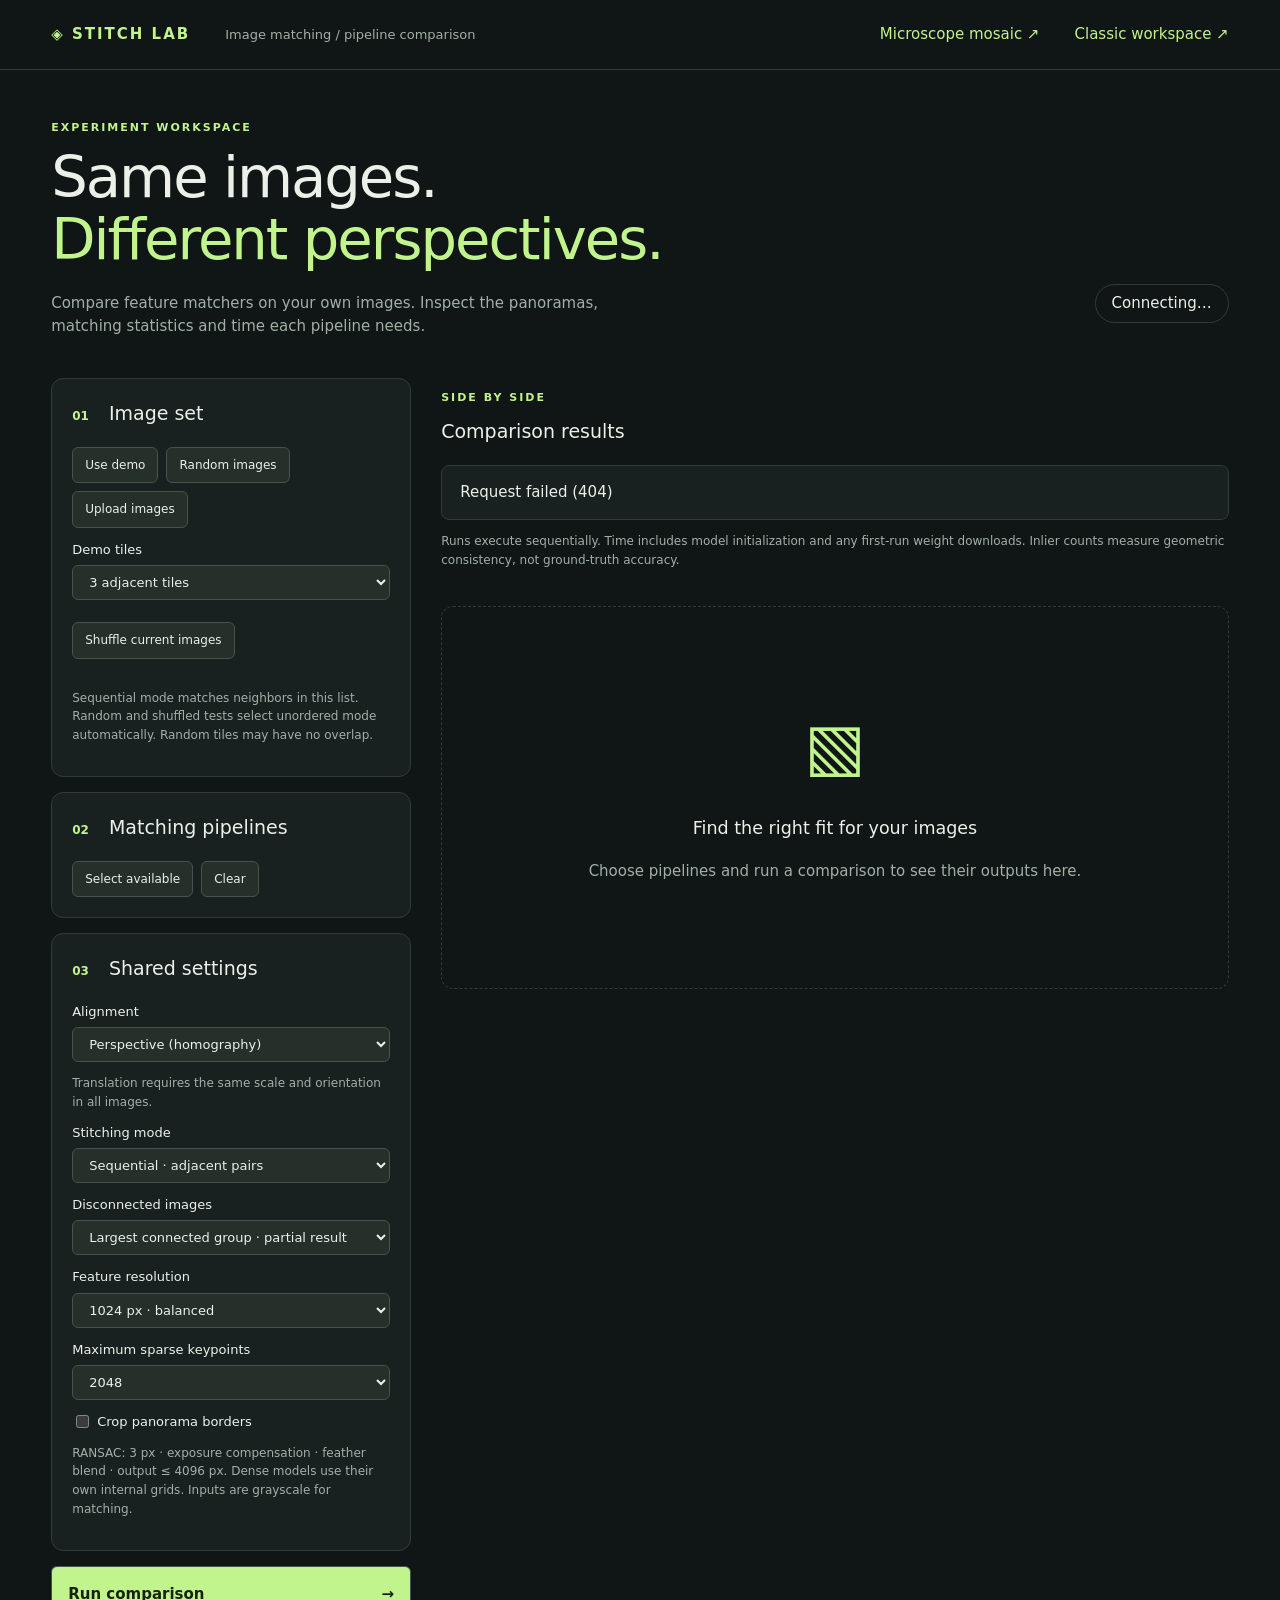
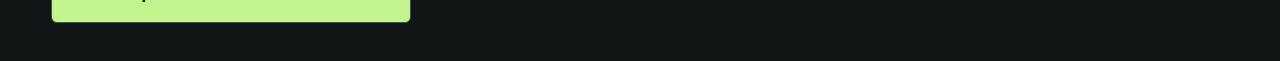
==== static/compare.html @ f7a0af8d "updates" ====
<!doctype html><html lang="en"><head><meta charset="utf-8"><meta name="viewport" content="width=device-width,initial-scale=1"><title>Stitch Lab · Pipeline comparison</title><link rel="stylesheet" href="/static/compare.css"></head><body>
<header><a class="brand" href="/">◈ STITCH LAB</a><span>Image matching / pipeline comparison</span><a href="/microscope">Microscope mosaic ↗</a><a href="/classic">Classic workspace ↗</a></header>
<main><section class="intro"><p class="eyebrow">EXPERIMENT WORKSPACE</p><h1>Same images.<br><em>Different perspectives.</em></h1><p>Compare feature matchers on your own images. Inspect the panoramas, matching statistics and time each pipeline needs.</p><span class="pill" id="device">Connecting…</span></section>
<div class="workspace"><aside><form id="form"><fieldset id="controls"><section class="panel"><h2><b>01</b> Image set</h2><div class="actions"><button type="button" id="demo">Use demo</button><button type="button" id="random">Random images</button><label class="upload">Upload images<input id="files" type="file" accept="image/*" multiple></label></div><p id="source" class="muted"></p><label id="demo-count-label">Demo tiles <select id="demo-count"><option value="3">3 adjacent tiles</option><option value="6">First row · 6 tiles</option><option value="36">Full scan · 36 tiles</option></select></label><button type="button" id="shuffle">Shuffle current images</button><div id="images" class="inputs"></div><p class="muted">Sequential mode matches neighbors in this list. Random and shuffled tests select unordered mode automatically. Random tiles may have no overlap.</p></section>
<section class="panel"><h2><b>02</b> Matching pipelines</h2><div class="actions"><button id="select-ready" type="button">Select available</button><button id="select-none" type="button">Clear</button></div><div id="engines"></div></section>
<section class="panel"><h2><b>03</b> Shared settings</h2><label>Alignment <select id="alignment"><option value="homography">Perspective (homography)</option><option value="translation">Translation only (x/y shifts)</option></select></label><p class="muted">Translation requires the same scale and orientation in all images.</p><label>Stitching mode <select id="pairing"><option value="sequential">Sequential · adjacent pairs</option><option value="unordered">Unordered · find overlaps</option></select></label><label id="disconnected-label" hidden>Disconnected images <select id="disconnected"><option value="largest">Largest connected group · partial result</option><option value="reject">Require all images to connect</option></select></label><p class="muted" id="pair-cost"></p><label>Feature resolution <select id="resolution"><option value="512">512 px · quick</option><option value="1024" selected>1024 px · balanced</option><option value="1600">1600 px · detailed</option></select></label><label>Maximum sparse keypoints <select id="keypoints"><option>1024</option><option selected>2048</option><option>4096</option></select></label><label class="check"><input id="crop" type="checkbox">Crop panorama borders</label><p class="muted">RANSAC: 3 px · exposure compensation · feather blend · output ≤ 4096 px. Dense models use their own internal grids. Inputs are grayscale for matching.</p></section></fieldset><button class="primary" id="run">Run comparison <span>→</span></button></form></aside>
<section class="results"><div class="results-head"><div><p class="eyebrow">SIDE BY SIDE</p><h2>Comparison results</h2></div><a id="report" hidden>Download JSON ↗</a></div><div id="status" role="status">Ready when you are. Three demo tiles are loaded.</div><p class="muted">Runs execute sequentially. Time includes model initialization and any first-run weight downloads. Inlier counts measure geometric consistency, not ground-truth accuracy.</p><div id="summary"></div><div id="results"><div class="empty"><div>▧</div><h3>Find the right fit for your images</h3><p>Choose pipelines and run a comparison to see their outputs here.</p></div></div></section></div></main><script src="/static/compare.js"></script></body></html>
---- static/compare.css ----
:root{color-scheme:dark;--bg:#101515;--panel:#192020;--line:#303c39;--text:#ebf0e9;--muted:#a1b0a7;--accent:#c1f48c}*{box-sizing:border-box}body{margin:0;background:var(--bg);color:var(--text);font:15px/1.55 system-ui,sans-serif}header{padding:23px 4vw;border-bottom:1px solid var(--line);display:flex;align-items:center;gap:35px}header span{color:var(--muted);flex:1;font-size:13px}.brand{font-weight:850;letter-spacing:2px}a{color:var(--accent);text-decoration:none}a:hover{text-decoration:underline}main{max-width:1600px;margin:auto;padding:38px 4vw}h1{font-size:clamp(35px,4.5vw,61px);line-height:1.08;font-weight:500;letter-spacing:-2px;margin:10px 0 20px}em{color:var(--accent);font-style:normal}.intro{position:relative;margin-bottom:40px}.intro>p:not(.eyebrow){max-width:620px;color:var(--muted)}.eyebrow{font-size:11px;letter-spacing:2px;color:var(--accent);font-weight:700}.pill{position:absolute;right:0;bottom:15px;border:1px solid var(--line);border-radius:30px;padding:7px 16px}.workspace{display:grid;grid-template-columns:360px minmax(0,1fr);gap:30px}fieldset{border:0;padding:0;margin:0;min-width:0}.panel{background:var(--panel);border:1px solid var(--line);padding:20px;border-radius:12px;margin-bottom:15px}h2{font-size:19px;font-weight:500;margin:0 0 18px}h2 b{font-size:12px;color:var(--accent);margin-right:14px}.muted{color:var(--muted);font-size:12px}button,.upload,select{font:inherit;border:1px solid #46534a;border-radius:6px;background:#26302a;color:var(--text);padding:8px 12px;cursor:pointer}button:hover,.upload:hover{border-color:var(--accent)}button:disabled{opacity:.5;cursor:wait}.actions{display:flex;gap:8px;font-size:12px}.upload input{display:none}label{display:block;margin:12px 0;font-size:13px}select{width:100%;margin-top:5px}.upload{margin:0}.inputs{display:flex;gap:8px;overflow:auto;margin:15px 0}.thumb{flex:0 0 87px;font-size:10px;color:var(--muted)}.thumb img{width:87px;height:66px;object-fit:cover;border-radius:5px}.thumb button{padding:0 9px}.engine{border-bottom:1px solid var(--line);padding:12px 0}.engine:last-child{border:0}.engine label{font-size:14px;margin:0}.engine p{margin:4px 0 0 24px;font-size:11px;color:var(--muted)}input[type=checkbox]{accent-color:var(--accent);margin-right:8px}.engine details{font-size:11px;margin:5px 0 0 24px;color:var(--muted)}code{overflow-wrap:anywhere}.primary{width:100%;background:var(--accent);color:#172211;font-weight:750;padding:16px;text-align:left}.primary span{float:right}.results-head{display:flex;justify-content:space-between;align-items:center}.results-head a{font-size:12px}#status{padding:15px 18px;border:1px solid var(--line);border-radius:8px;background:var(--panel)}.empty{text-align:center;border:1px dashed var(--line);padding:90px 20px;border-radius:12px;color:var(--muted);margin-top:25px}.empty>div{font-size:65px;color:var(--accent)}.empty h3{font-weight:500;color:var(--text)}#results{display:grid;grid-template-columns:repeat(auto-fit,minmax(280px,1fr));gap:18px}.result{border:1px solid var(--line);border-radius:10px;overflow:hidden;background:var(--panel)}.result h3{font-size:16px;font-weight:500;margin:0}.result .body{padding:17px}.result img{width:100%;height:230px;object-fit:contain;background:#090c0c}.result p{font-size:12px;color:var(--muted)}.result.failed{border-color:#84584a}.result.failed p{color:#efb6a6}.metrics{display:flex;gap:20px;margin:15px 0}.metrics strong{font-size:21px;display:block;font-weight:500}.metrics small{color:var(--muted);font-size:11px}table{width:100%;border-collapse:collapse;font-size:12px;margin:20px 0}td,th{text-align:left;padding:10px;border-bottom:1px solid var(--line)}th{color:var(--muted);font-weight:400}.check{display:flex;align-items:center}@media(max-width:850px){.workspace{grid-template-columns:1fr}.pill{position:static}header span{display:none}header{justify-content:space-between}.results{min-width:0}h1{letter-spacing:-1px}#summary{overflow:auto}}:focus-visible{outline:2px solid var(--accent);outline-offset:3px}
.actions{flex-wrap:wrap}#shuffle{margin-top:10px;font-size:12px}.warning{color:#f0c17b!important}.result details{font-size:12px;margin-top:12px}.result details p{overflow-wrap:anywhere}
#microscope-form input,#mosaic-form input[type=file],#mosaic-form input[type=number]{max-width:100%;width:100%;margin-top:6px}#mosaic-form input[type=number]{padding:8px;border:1px solid var(--line);background:var(--bg);color:var(--text);border-radius:5px}#downloads{overflow-wrap:anywhere}
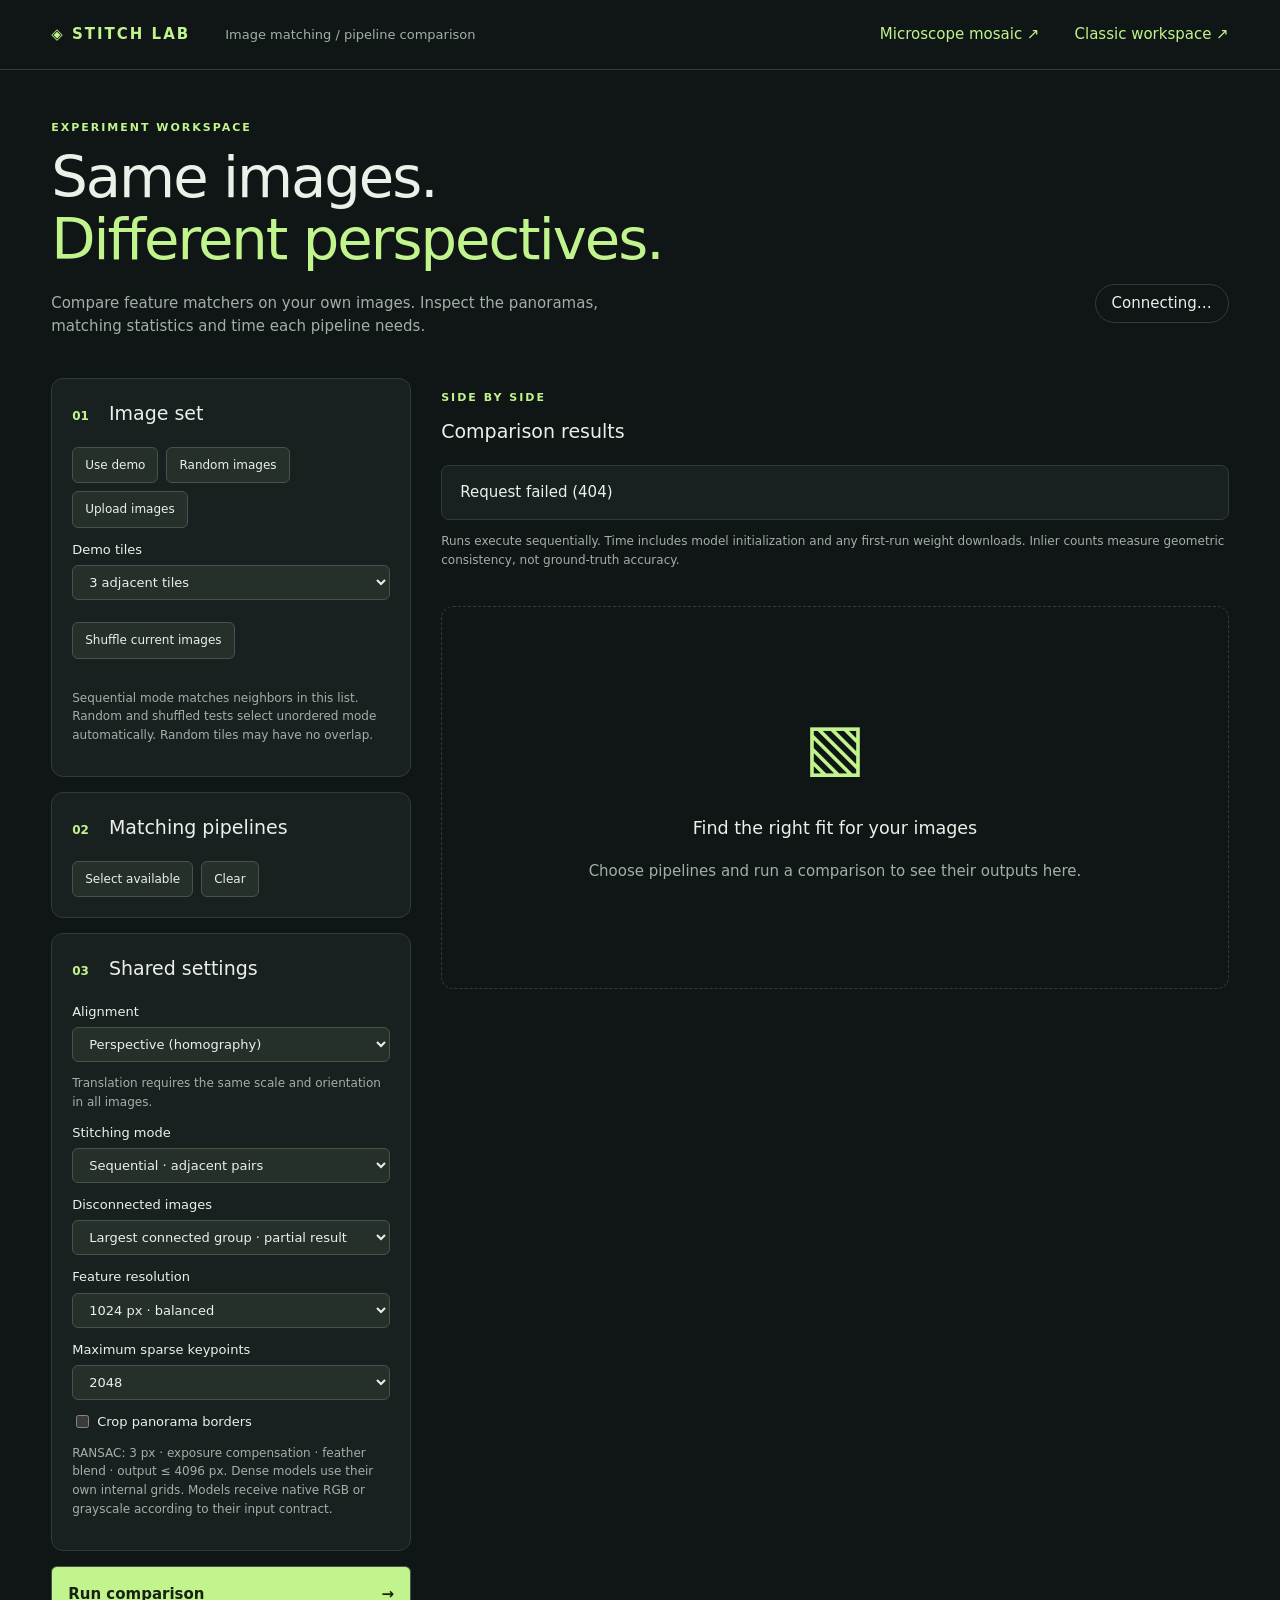
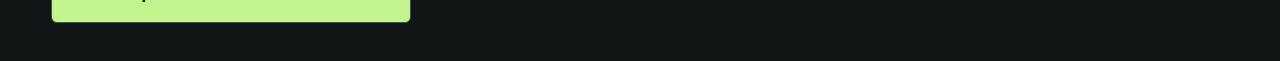
==== commit 0bd4ec08: "Integrate learned models into classic stitching and automate startup" ====
--- a/static/compare.html
+++ b/static/compare.html
@@ -3,5 +3,5 @@
 <main><section class="intro"><p class="eyebrow">EXPERIMENT WORKSPACE</p><h1>Same images.<br><em>Different perspectives.</em></h1><p>Compare feature matchers on your own images. Inspect the panoramas, matching statistics and time each pipeline needs.</p><span class="pill" id="device">Connecting…</span></section>
 <div class="workspace"><aside><form id="form"><fieldset id="controls"><section class="panel"><h2><b>01</b> Image set</h2><div class="actions"><button type="button" id="demo">Use demo</button><button type="button" id="random">Random images</button><label class="upload">Upload images<input id="files" type="file" accept="image/*" multiple></label></div><p id="source" class="muted"></p><label id="demo-count-label">Demo tiles <select id="demo-count"><option value="3">3 adjacent tiles</option><option value="6">First row · 6 tiles</option><option value="36">Full scan · 36 tiles</option></select></label><button type="button" id="shuffle">Shuffle current images</button><div id="images" class="inputs"></div><p class="muted">Sequential mode matches neighbors in this list. Random and shuffled tests select unordered mode automatically. Random tiles may have no overlap.</p></section>
 <section class="panel"><h2><b>02</b> Matching pipelines</h2><div class="actions"><button id="select-ready" type="button">Select available</button><button id="select-none" type="button">Clear</button></div><div id="engines"></div></section>
-<section class="panel"><h2><b>03</b> Shared settings</h2><label>Alignment <select id="alignment"><option value="homography">Perspective (homography)</option><option value="translation">Translation only (x/y shifts)</option></select></label><p class="muted">Translation requires the same scale and orientation in all images.</p><label>Stitching mode <select id="pairing"><option value="sequential">Sequential · adjacent pairs</option><option value="unordered">Unordered · find overlaps</option></select></label><label id="disconnected-label" hidden>Disconnected images <select id="disconnected"><option value="largest">Largest connected group · partial result</option><option value="reject">Require all images to connect</option></select></label><p class="muted" id="pair-cost"></p><label>Feature resolution <select id="resolution"><option value="512">512 px · quick</option><option value="1024" selected>1024 px · balanced</option><option value="1600">1600 px · detailed</option></select></label><label>Maximum sparse keypoints <select id="keypoints"><option>1024</option><option selected>2048</option><option>4096</option></select></label><label class="check"><input id="crop" type="checkbox">Crop panorama borders</label><p class="muted">RANSAC: 3 px · exposure compensation · feather blend · output ≤ 4096 px. Dense models use their own internal grids. Inputs are grayscale for matching.</p></section></fieldset><button class="primary" id="run">Run comparison <span>→</span></button></form></aside>
-<section class="results"><div class="results-head"><div><p class="eyebrow">SIDE BY SIDE</p><h2>Comparison results</h2></div><a id="report" hidden>Download JSON ↗</a></div><div id="status" role="status">Ready when you are. Three demo tiles are loaded.</div><p class="muted">Runs execute sequentially. Time includes model initialization and any first-run weight downloads. Inlier counts measure geometric consistency, not ground-truth accuracy.</p><div id="summary"></div><div id="results"><div class="empty"><div>▧</div><h3>Find the right fit for your images</h3><p>Choose pipelines and run a comparison to see their outputs here.</p></div></div></section></div></main><script src="/static/compare.js"></script></body></html>
+<section class="panel"><h2><b>03</b> Shared settings</h2><label>Alignment <select id="alignment"><option value="homography">Perspective (homography)</option><option value="translation">Translation only (x/y shifts)</option></select></label><p class="muted">Translation requires the same scale and orientation in all images.</p><label>Stitching mode <select id="pairing"><option value="sequential">Sequential · adjacent pairs</option><option value="unordered">Unordered · find overlaps</option></select></label><label id="disconnected-label" hidden>Disconnected images <select id="disconnected"><option value="largest">Largest connected group · partial result</option><option value="reject">Require all images to connect</option></select></label><p class="muted" id="pair-cost"></p><label hidden>Feature resolution <select id="resolution"><option value="512">512 px · quick</option><option value="1024" selected>1024 px · balanced</option><option value="1600">1600 px · detailed</option></select></label><label hidden>Maximum sparse keypoints <select id="keypoints"><option>1024</option><option selected>2048</option><option>4096</option></select></label><label class="check"><input id="crop" type="checkbox">Crop panorama borders</label><p class="muted">RANSAC: 3 px · exposure compensation · feather blend · output ≤ 4096 px. Dense models use their own internal grids. Models receive native RGB or grayscale according to their input contract.</p></section></fieldset><button class="primary" id="run">Run comparison <span>→</span></button></form></aside>
+<section class="results"><div class="results-head"><div><p class="eyebrow">SIDE BY SIDE</p><h2>Comparison results</h2></div><a id="report" hidden>Download JSON ↗</a></div><div id="status" role="status">Ready when you are. Three demo tiles are loaded.</div><p class="muted">Runs execute sequentially. Time includes model initialization and any first-run weight downloads. Inlier counts measure geometric consistency, not ground-truth accuracy.</p><div id="summary"></div><div id="results"><div class="empty"><div>▧</div><h3>Find the right fit for your images</h3><p>Choose pipelines and run a comparison to see their outputs here.</p></div></div></section></div></main><script src="/static/engine-controls.js"></script><script src="/static/compare.js"></script></body></html>
